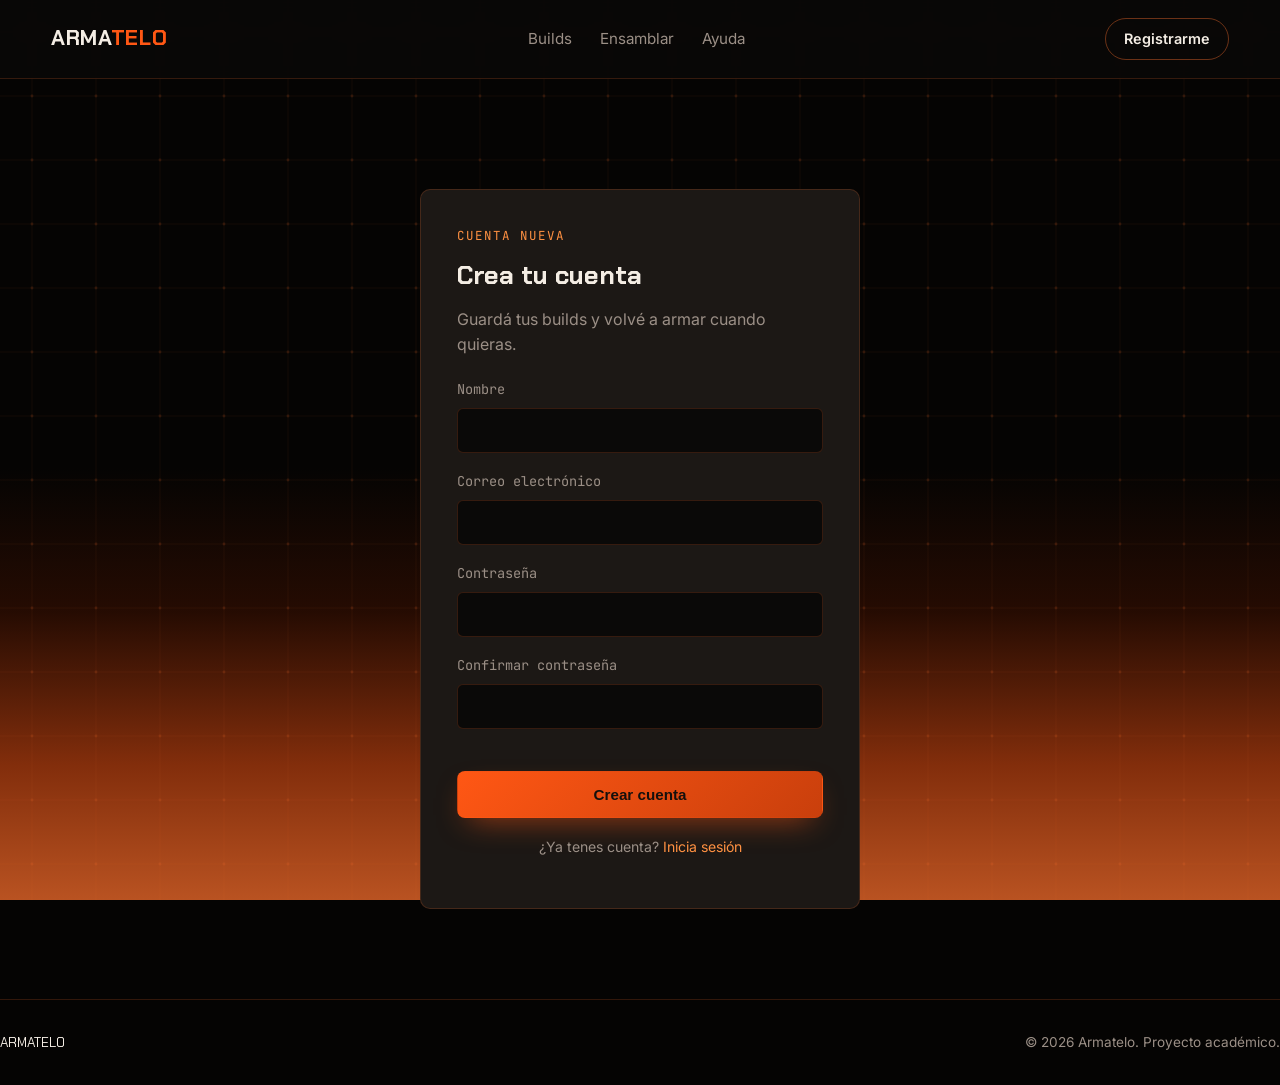
==== registro.html @ aed34aa5 "Initial commit" ====
<!DOCTYPE html>
<html lang="es">
<head>
  <meta charset="UTF-8" />
  <meta name="viewport" content="width=device-width, initial-scale=1.0" />
  <title>Registrarme — Armatelo</title>
  <link rel="preconnect" href="https://fonts.googleapis.com" />
  <link rel="preconnect" href="https://fonts.gstatic.com" crossorigin />
  <link href="https://fonts.googleapis.com/css2?family=Chakra+Petch:wght@500;600;700&family=Inter:wght@400;500;600&family=JetBrains+Mono:wght@400;600&display=swap" rel="stylesheet" />
  <link rel="stylesheet" href="style.css" />
</head>
<body>

  <header class="nav">
    <div class="container nav__row">
      <a href="index.html" class="nav__brand">ARMA<span>TELO</span></a>
      <ul class="nav__links">
        <li><a href="index.html#builds">Builds</a></li>
        <li><a href="ensamble.html">Ensamblar</a></li>
        <li><a href="ayuda.html">Ayuda</a></li>
      </ul>
      <a href="registro.html" class="nav__cta">Registrarme</a>
      <button class="nav__toggle" aria-label="Abrir menú" aria-expanded="false">☰</button>
    </div>
  </header>

  <main>
    <section class="auth">
      <div class="auth__card">
        <p class="section__eyebrow">Cuenta nueva</p>
        <h1 class="panel__title" style="margin-top:6px;">Crea tu cuenta</h1>
        <p class="panel__desc">Guardá tus builds y volvé a armar cuando quieras.</p>

        <form id="form-registro" novalidate>
          <div class="field">
            <label for="nombre">Nombre</label>
            <input type="text" id="nombre" name="nombre" autocomplete="name" required />
          </div>

          <div class="field">
            <label for="email">Correo electrónico</label>
            <input type="email" id="email" name="email" autocomplete="email" required />
          </div>

          <div class="field">
            <label for="password">Contraseña</label>
            <input type="password" id="password" name="password" autocomplete="new-password" required />
          </div>

          <div class="field">
            <label for="confirmar-password">Confirmar contraseña</label>
            <input type="password" id="confirmar-password" name="confirmar-password" autocomplete="new-password" required />
            <span class="field__error" id="error-confirmar-password"></span>
          </div>

          <button type="submit" class="btn btn--primary auth__submit">Crear cuenta</button>
        </form>

        <p class="auth__foot">¿Ya tenes cuenta? <a href="#" style="color: var(--ember-glow);">Inicia sesión</a></p>
      </div>
    </section>
  </main>

  <footer class="footer">
    <div class="container footer__row" style="display:flex; align-items:center; justify-content:space-between; width:100%; flex-wrap:wrap; gap:12px;">
      <span class="footer__brand">ARMATELO</span>
      <span>&copy; <span data-year></span> Armatelo. Proyecto académico.</span>
    </div>
  </footer>

  <script src="main.js"></script>
  <script src="validacion.js"></script>
</body>
</html>
---- style.css ----
:root {
  --bg-void: #0a0908;
  --bg-panel: #15120f;
  --bg-panel-2: #1c1815;
  --ember-core: #ff5714;
  --ember-glow: #ff9142;
  --ember-deep: #7a1f00;
  --text-primary: #f4ede4;
  --text-muted: #9b8f86;
  --border: rgba(255, 113, 45, 0.18);
  --border-strong: rgba(255, 113, 45, 0.4);

  --font-display: "Chakra Petch", sans-serif;
  --font-body: "Inter", sans-serif;
  --font-mono: "JetBrains Mono", monospace;

  --radius: 10px;
  --container: 1180px;
}

* { box-sizing: border-box; }

html { scroll-behavior: smooth; }

body {
  margin: 0;
  background-color: #050403;
  background-image:
    url("data:image/svg+xml,%3Csvg xmlns='http://www.w3.org/2000/svg' width='64' height='64' viewBox='0 0 64 64'%3E%3Cpath d='M32 0V64M0 32H64' stroke='rgba(255,113,45,0.05)' stroke-width='1'/%3E%3Ccircle cx='32' cy='32' r='1.4' fill='rgba(255,113,45,0.14)'/%3E%3C/svg%3E"),
    linear-gradient(
      to bottom,
      #050403 0%,
      #050403 52%,
      rgba(122, 31, 0, 0.28) 68%,
      rgba(255, 87, 20, 0.5) 85%,
      rgba(255, 113, 45, 0.72) 100%
    );
  background-size: 64px 64px, 100% 100%;
  background-position: 0 0, center bottom;
  background-repeat: repeat, no-repeat;
  background-attachment: fixed, fixed;
  color: var(--text-primary);
  font-family: var(--font-body);
  line-height: 1.55;
  -webkit-font-smoothing: antialiased;
}

img { max-width: 100%; display: block; }

a { color: inherit; text-decoration: none; }

.container {
  width: min(var(--container), 92%);
  margin-inline: auto;
}


a:focus-visible,
button:focus-visible,
input:focus-visible,
select:focus-visible {
  outline: 2px solid var(--ember-glow);
  outline-offset: 3px;
}

@media (prefers-reduced-motion: reduce) {
  * { animation: none !important; transition: none !important; }
  html { scroll-behavior: auto; }
}


.nav {
  position: sticky;
  top: 0;
  z-index: 50;
  background: rgba(10, 9, 8, 0.82);
  backdrop-filter: blur(10px);
  border-bottom: 1px solid var(--border);
}

.nav__row {
  display: flex;
  align-items: center;
  justify-content: space-between;
  padding: 18px 0;
}

.nav__brand {
  font-family: var(--font-display);
  font-weight: 700;
  font-size: 1.35rem;
  letter-spacing: 0.03em;
}

.nav__brand span { color: var(--ember-core); }

.nav__links {
  display: flex;
  gap: 28px;
  list-style: none;
  margin: 0;
  padding: 0;
  font-size: 0.95rem;
  color: var(--text-muted);
}

.nav__links a { transition: color 0.2s ease; }
.nav__links a:hover { color: var(--ember-glow); }

.nav__cta {
  border: 1px solid var(--border-strong);
  padding: 9px 18px;
  border-radius: 999px;
  font-size: 0.9rem;
  font-weight: 600;
  transition: background 0.2s ease, border-color 0.2s ease;
}
.nav__cta:hover { background: var(--bg-panel-2); border-color: var(--ember-core); }

.nav__toggle { display: none; }

@media (max-width: 760px) {
  .nav__links { display: none; }
  .nav__toggle {
    display: inline-flex;
    background: none;
    border: 1px solid var(--border-strong);
    color: var(--text-primary);
    border-radius: 8px;
    padding: 8px 10px;
  }
}


.hero {
  position: relative;
  overflow: hidden;
  padding: 110px 0 90px;
  isolation: isolate;
}

.hero__glow {
  position: absolute;
  inset: -20% -10% auto -10%;
  height: 720px;
  z-index: -2;
  background:
    radial-gradient(48% 60% at 30% 20%, rgba(255, 87, 20, 0.55), transparent 70%),
    radial-gradient(38% 50% at 78% 10%, rgba(255, 145, 66, 0.35), transparent 70%);
  filter: blur(60px);
}

.hero__traces {
  position: absolute;
  inset: 0;
  z-index: -1;
  opacity: 0.35;
  pointer-events: none;
}

.hero__eyebrow {
  font-family: var(--font-mono);
  color: var(--ember-glow);
  font-size: 0.8rem;
  letter-spacing: 0.18em;
  text-transform: uppercase;
  margin: 0 0 18px;
}

.hero__title {
  font-family: var(--font-display);
  font-weight: 700;
  font-size: clamp(3rem, 9vw, 6.2rem);
  line-height: 0.95;
  margin: 0 0 22px;
  letter-spacing: 0.01em;
}

.hero__title em {
  font-style: normal;
  color: var(--ember-core);
  text-shadow: 0 0 40px rgba(255, 87, 20, 0.45);
}

.hero__subtitle {
  max-width: 46ch;
  color: var(--text-muted);
  font-size: 1.05rem;
  margin: 0 0 36px;
}

.hero__actions { display: flex; gap: 16px; flex-wrap: wrap; }

.btn {
  display: inline-flex;
  align-items: center;
  gap: 8px;
  padding: 14px 26px;
  border-radius: 8px;
  font-weight: 600;
  font-size: 0.95rem;
  border: 1px solid transparent;
  cursor: pointer;
  transition: transform 0.15s ease, background 0.2s ease, border-color 0.2s ease;
}
.btn:hover { transform: translateY(-1px); }

.btn--primary {
  background: linear-gradient(135deg, var(--ember-core), #c93f0c);
  color: #14100d;
  box-shadow: 0 12px 30px -12px rgba(255, 87, 20, 0.65);
}
.btn--primary:hover { background: linear-gradient(135deg, #ff6a2b, var(--ember-core)); }

.btn--ghost {
  background: transparent;
  border-color: var(--border-strong);
  color: var(--text-primary);
}
.btn--ghost:hover { border-color: var(--ember-core); background: var(--bg-panel); }


.section { padding: 80px 0; }
.section--alt { background: var(--bg-panel); border-top: 1px solid var(--border); border-bottom: 1px solid var(--border); }

.section__head {
  display: flex;
  align-items: flex-end;
  justify-content: space-between;
  gap: 20px;
  margin-bottom: 40px;
  flex-wrap: wrap;
}

.section__eyebrow {
  font-family: var(--font-mono);
  color: var(--ember-glow);
  font-size: 0.78rem;
  letter-spacing: 0.16em;
  text-transform: uppercase;
  margin: 0 0 10px;
}

.section__title {
  font-family: var(--font-display);
  font-size: clamp(1.8rem, 3.4vw, 2.6rem);
  margin: 0;
}

.section__desc { color: var(--text-muted); max-width: 52ch; margin: 10px 0 0; }


.builds {
  display: grid;
  grid-template-columns: repeat(auto-fit, minmax(250px, 1fr));
  gap: 22px;
}

.build-card {
  background: var(--bg-panel-2);
  border: 1px solid var(--border);
  border-radius: var(--radius);
  padding: 22px;
  display: flex;
  flex-direction: column;
  gap: 16px;
  transition: border-color 0.2s ease, transform 0.2s ease;
}
.build-card:hover { border-color: var(--border-strong); transform: translateY(-3px); }

.build-card__tag {
  align-self: flex-start;
  font-family: var(--font-mono);
  font-size: 0.72rem;
  letter-spacing: 0.08em;
  text-transform: uppercase;
  color: var(--ember-glow);
  border: 1px solid var(--border-strong);
  border-radius: 999px;
  padding: 4px 10px;
}

.build-card__name {
  font-family: var(--font-display);
  font-size: 1.25rem;
  margin: 0;
}

.build-card__specs {
  list-style: none;
  margin: 0;
  padding: 0;
  font-family: var(--font-mono);
  font-size: 0.82rem;
  color: var(--text-muted);
  display: grid;
  gap: 6px;
}

.build-card__specs li span { color: var(--text-primary); }

.build-card__footer {
  display: flex;
  align-items: center;
  justify-content: space-between;
  margin-top: auto;
  padding-top: 14px;
  border-top: 1px dashed var(--border);
}

.build-card__price {
  font-family: var(--font-mono);
  font-weight: 600;
  color: var(--ember-core);
  font-size: 1.05rem;
}

.build-card__link {
  font-size: 0.85rem;
  font-weight: 600;
  color: var(--text-primary);
  border-bottom: 1px solid var(--border-strong);
  padding-bottom: 2px;
}
.build-card__link:hover { color: var(--ember-glow); border-color: var(--ember-glow); }


.panels {
  display: grid;
  grid-template-columns: 1fr 1fr;
  gap: 22px;
}

@media (max-width: 760px) {
  .panels { grid-template-columns: 1fr; }
}

.panel {
  position: relative;
  overflow: hidden;
  border-radius: var(--radius);
  border: 1px solid var(--border);
  padding: 36px;
  background: var(--bg-panel-2);
}

.panel--ensamble { border-color: var(--border-strong); }

.panel__icon {
  font-family: var(--font-mono);
  color: var(--ember-glow);
  font-size: 0.78rem;
  letter-spacing: 0.14em;
  text-transform: uppercase;
}

.panel__title {
  font-family: var(--font-display);
  font-size: 1.6rem;
  margin: 14px 0 12px;
}

.panel__desc { color: var(--text-muted); margin: 0 0 22px; max-width: 42ch; }

.panel__criteria {
  list-style: none;
  margin: 0 0 26px;
  padding: 0;
  display: grid;
  grid-template-columns: repeat(2, 1fr);
  gap: 10px;
  font-size: 0.85rem;
  font-family: var(--font-mono);
  color: var(--text-muted);
}

.panel__criteria li {
  border: 1px solid var(--border);
  border-radius: 6px;
  padding: 8px 10px;
}


.footer {
  border-top: 1px solid var(--border);
  padding: 32px 0;
  color: var(--text-muted);
  font-size: 0.85rem;
  display: flex;
  align-items: center;
  justify-content: space-between;
  flex-wrap: wrap;
  gap: 12px;
}

.footer__brand { font-family: var(--font-display); color: var(--text-primary); }


.auth {
  max-width: 440px;
  margin: 0 auto;
  padding: 110px 0 90px;
}

.auth__card {
  background: var(--bg-panel-2);
  border: 1px solid var(--border);
  border-radius: var(--radius);
  padding: 36px;
}

.field { margin-bottom: 18px; }

.field label {
  display: block;
  font-size: 0.85rem;
  font-family: var(--font-mono);
  color: var(--text-muted);
  margin-bottom: 8px;
}

.field input {
  width: 100%;
  background: var(--bg-void);
  border: 1px solid var(--border);
  border-radius: 6px;
  padding: 12px 14px;
  color: var(--text-primary);
  font-family: var(--font-body);
  font-size: 0.95rem;
}

.field input:focus { border-color: var(--ember-core); outline: none; }

.field__error {
  display: block;
  min-height: 18px;
  color: #ff8a65;
  font-size: 0.78rem;
  margin-top: 6px;
}

.field.is-invalid input { border-color: #ff5252; }

.auth__submit { width: 100%; justify-content: center; }

.auth__foot {
  text-align: center;
  margin-top: 18px;
  color: var(--text-muted);
  font-size: 0.88rem;
}


.stub {
  padding: 130px 0 100px;
  text-align: center;
}

.stub__title { font-family: var(--font-display); font-size: clamp(2rem, 5vw, 3rem); margin: 0 0 14px; }
.stub__desc { color: var(--text-muted); max-width: 50ch; margin: 0 auto 30px; }
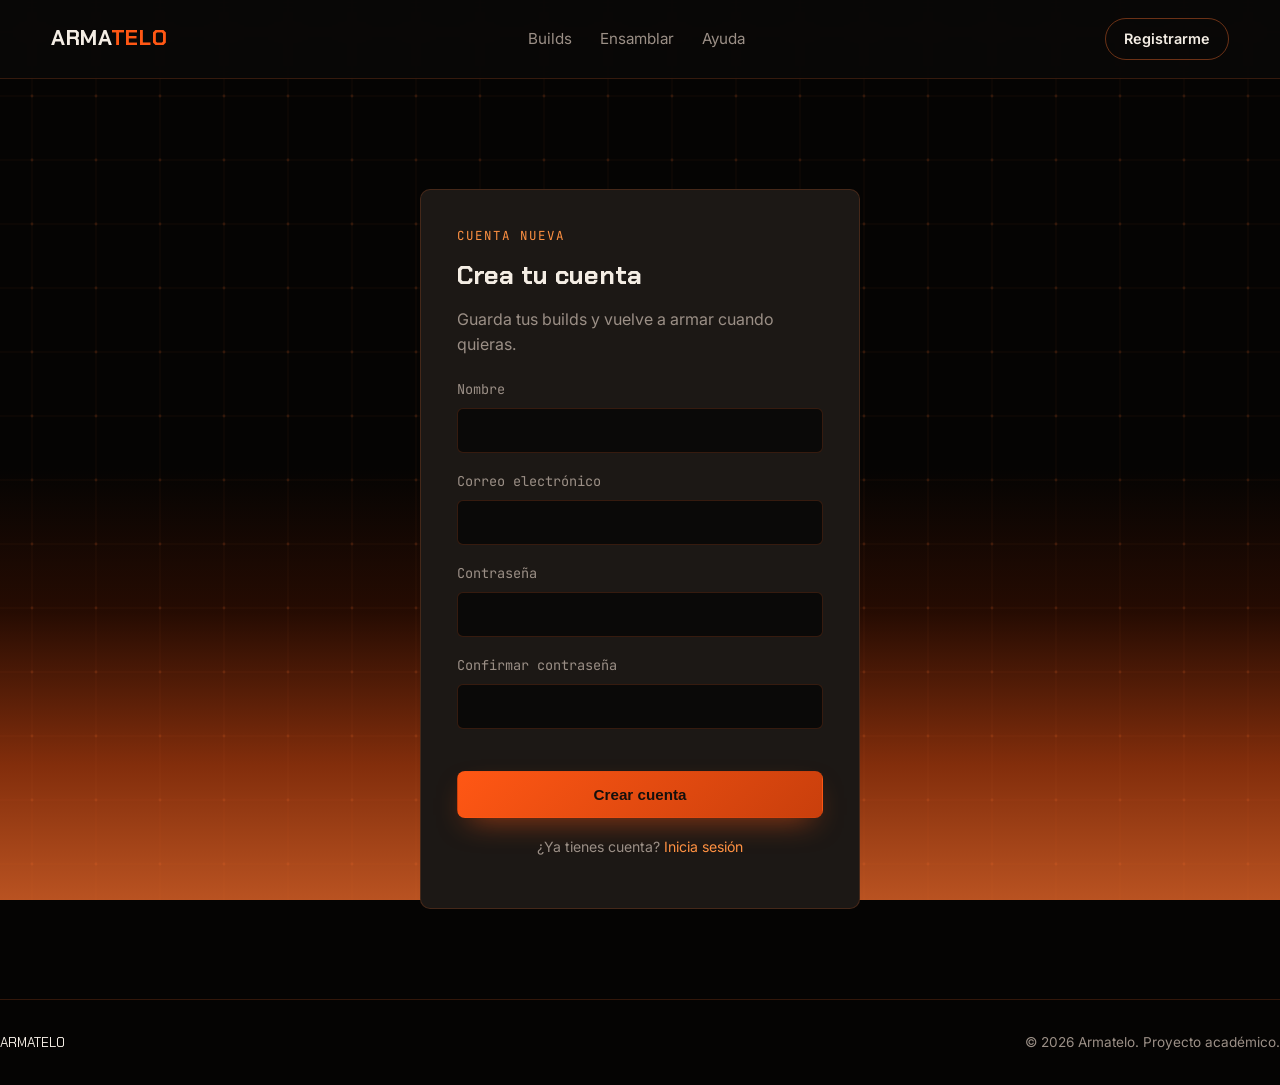
==== commit e4578a36: "Code Subido miau" ====
--- a/registro.html
+++ b/registro.html
@@ -29,7 +29,7 @@
       <div class="auth__card">
         <p class="section__eyebrow">Cuenta nueva</p>
         <h1 class="panel__title" style="margin-top:6px;">Crea tu cuenta</h1>
-        <p class="panel__desc">Guardá tus builds y volvé a armar cuando quieras.</p>
+        <p class="panel__desc">Guarda tus builds y vuelve a armar cuando quieras.</p>
 
         <form id="form-registro" novalidate>
           <div class="field">
@@ -56,7 +56,7 @@
           <button type="submit" class="btn btn--primary auth__submit">Crear cuenta</button>
         </form>
 
-        <p class="auth__foot">¿Ya tenes cuenta? <a href="#" style="color: var(--ember-glow);">Inicia sesión</a></p>
+        <p class="auth__foot">¿Ya tienes cuenta? <a href="#" style="color: var(--ember-glow);">Inicia sesión</a></p>
       </div>
     </section>
   </main>
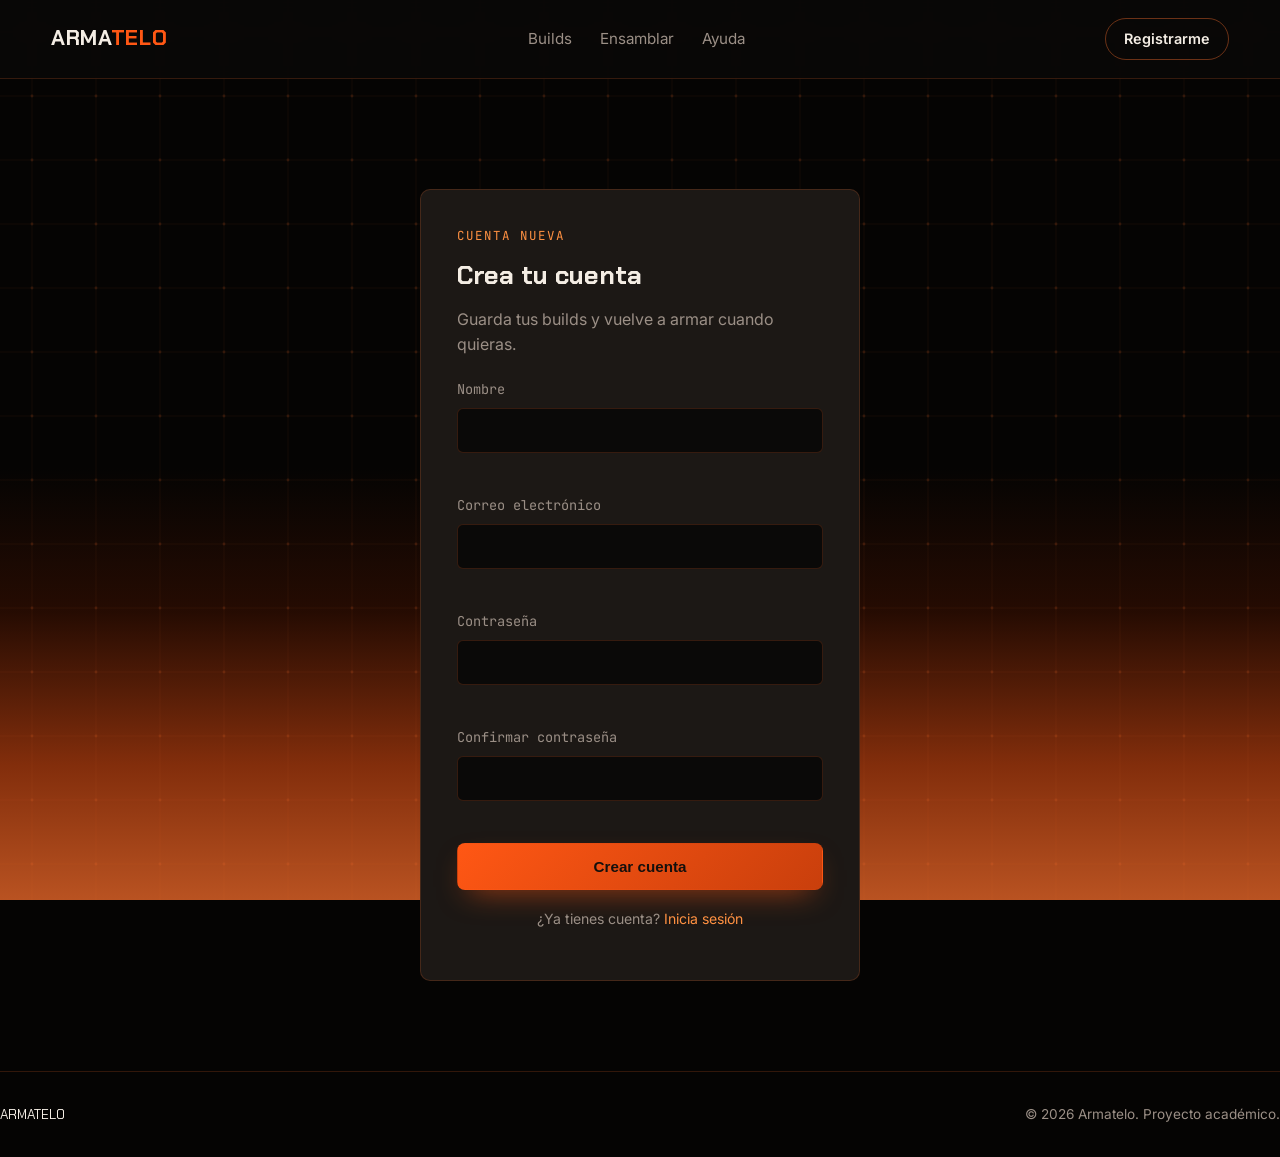
==== commit d87811f5: "fix(registro.html, validacion.js): Validaciones añadidas al archivo validacion.js y modificacion de " ====
--- a/registro.html
+++ b/registro.html
@@ -34,22 +34,49 @@
         <form id="form-registro" novalidate>
           <div class="field">
             <label for="nombre">Nombre</label>
-            <input type="text" id="nombre" name="nombre" autocomplete="name" required />
+            <input 
+              type="text" 
+              id="nombre" 
+              name="nombre" 
+              autocomplete="name" 
+              required
+            />
+            <span class="field__error" id="error-nombre"></span>
           </div>
 
           <div class="field">
             <label for="email">Correo electrónico</label>
-            <input type="email" id="email" name="email" autocomplete="email" required />
+            <input 
+              type="email" 
+              id="email" 
+              name="email" 
+              autocomplete="email" 
+              required 
+            />
+            <span class="field__error" id="error-email"></span>
           </div>
 
           <div class="field">
             <label for="password">Contraseña</label>
-            <input type="password" id="password" name="password" autocomplete="new-password" required />
+            <input 
+              type="password" 
+              id="password" 
+              name="password" 
+              autocomplete="new-password" 
+              required
+            />
+            <span class="field__error" id="error-password"></span>
           </div>
 
           <div class="field">
             <label for="confirmar-password">Confirmar contraseña</label>
-            <input type="password" id="confirmar-password" name="confirmar-password" autocomplete="new-password" required />
+            <input 
+              type="password" 
+              id="confirmar-password" 
+              name="confirmar-password" 
+              autocomplete="new-password" 
+              required 
+            />
             <span class="field__error" id="error-confirmar-password"></span>
           </div>
 
